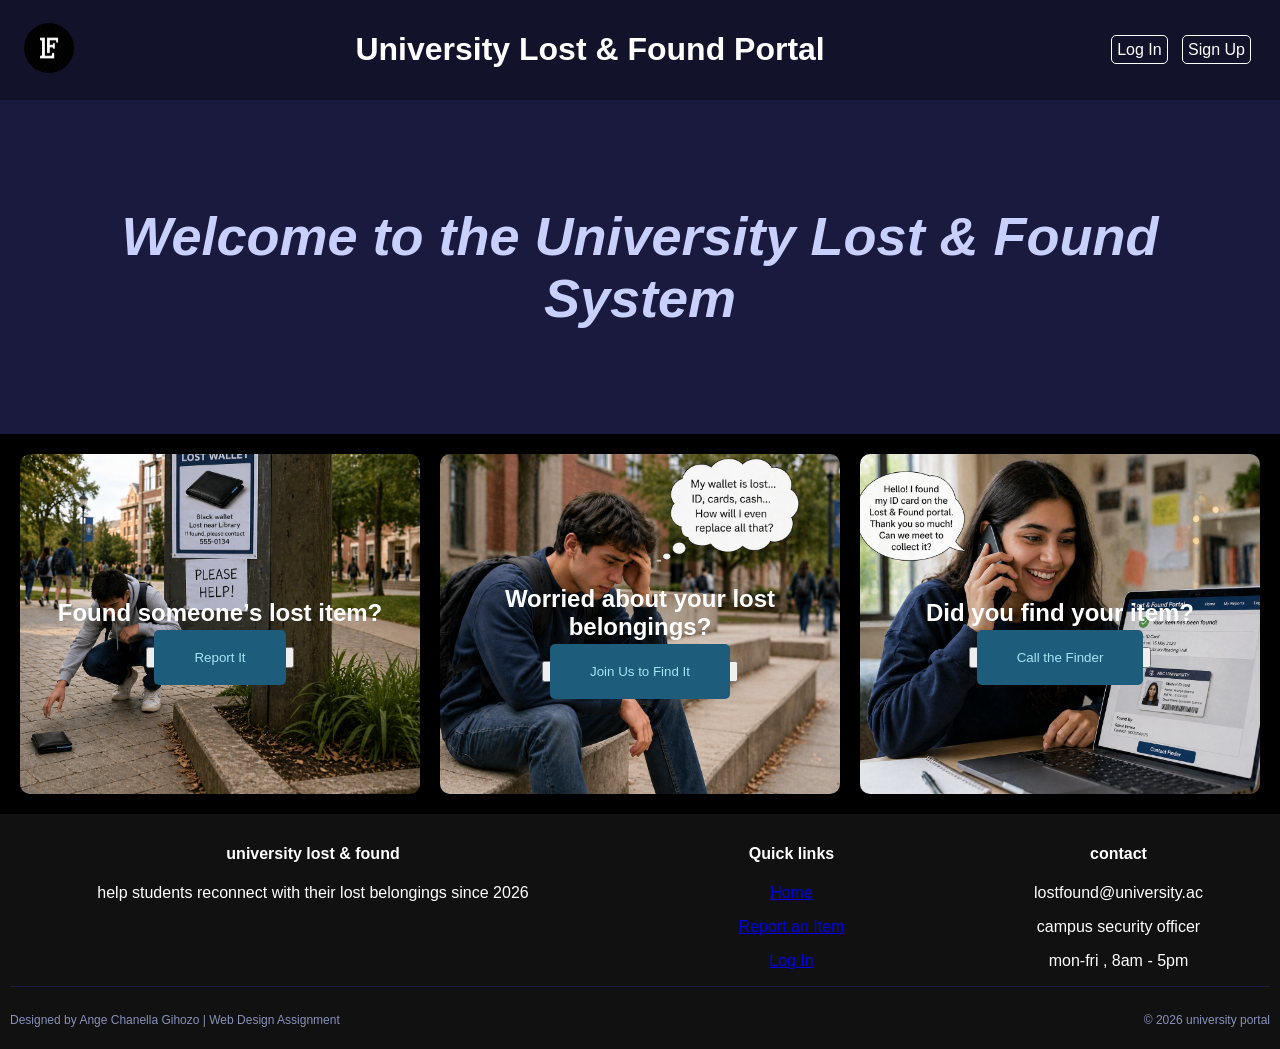
==== index.html @ c9591a99 "Add files via upload add lost and found project files" ====
<!DOCTYPE html>
<html lang="en">
<head>
    <meta charset="UTF-8">
    <meta name="viewport" content="width=device-width, initial-scale=1.0">
    <title>University Lost & Found Portal</title>
    <link rel="stylesheet" href="index.css">
</head>
<body>
    
    <header>
        <div class="logo"><img src="assests/logo.jpg" alt=" Logo"></div>
        <h1>University Lost & Found Portal</h1>
        <nav class="nav-bar">

            <ul>
                <li><a href="login.html">Log In</a></li>
                <li><a href="signup.html">Sign Up</a></li>
            </ul>
            
           
        </nav>
    </header>


    <section class="hero">
        <h1><i>Welcome to the University Lost & Found System</i></h1>
    </section>

    
    <section id="cards">
        <div id="card1" class="card">
            <h2>Found someone’s lost item?</h2>
            <button><a href="signup.html">Report It</a></button>
        </div>
        <div id="card2" class="card">
            <h2>Worried about your lost belongings?</h2>
            <button><a href="login.html">Join Us to Find It</a></button>
        </div>
        <div id="card3" class="card">
            <h2>Did you find your item?</h2>
            <button><a href="login.html">Call the Finder</a></button>
        </div>
    </section>

    <footer>
        
        <div class="footer-grid">
            <div class="footer-col">
                <h4>university lost & found</h4>
                <p>help students reconnect with their lost belongings since 2026</p>
            </div>
            <div class="footer-col">
                <h4>Quick links</h4>
                 <p><a href="index.html">Home</a></p>
                 <p><a href="signup.html">Report an Item</a></p>
                 <p><a href="login.html">Log In</a></p>
            </div>
            <div class="footer-col">
                <h4>contact</h4>
                <p>lostfound@university.ac</p>
                <p>campus security officer</p>
                <p>mon-fri , 8am - 5pm</p>
            </div>
        </div>
        <div class="footer-bottom">
           <p>Designed by Ange Chanella Gihozo | Web Design Assignment</p>
           <p>&copy; 2026 university portal </p>
        </div>
    </footer>
</body>
</html>
---- index.css ----
body {
    font-family: Arial, sans-serif;
    margin: 0;
    background-color: black;
    color: white;
}


header {
     background: #12122a;
    color: white;
    padding: 10px 24px;       
    min-height: 30px;         
    display: flex;
    align-items: center;
    justify-content: space-between;
}
.logo {
    position: relative;

}
.logo img {
    height: 50px;
    width: 50px;
    border-radius: 50%;
}
.nav-bar {
    justify-content: space-between;
    display: flex;
}

.nav-bar ul {
    list-style: none;
    margin: 0;
    padding: 0;
}

.nav-bar li {
    display: inline-block;
    padding: 5px;
}

.nav-bar a {
    text-decoration: none;
    color: white;
    padding: 5px;
    border: 1px solid white;
    border-radius: 5px;
    transition: 0.3s;
}

.nav-bar a:hover {
    background-color: white;
    color: black;
}

#filter {
    width: 200px;
    border:2px solid blueviolet ;
    border-radius:10px;
    background-color: antiquewhite;
    color:rgb(44, 44, 44);
    
}


.hero {
    text-align: center;
    padding: 60px 20px;
    background: #1a1a3e;       
    color: #c8d0ff;             
    font-size: 36px;

}


#cards {
    display: grid;
    grid-template-columns: repeat(auto-fit, minmax(250px, 1fr));
    gap: 20px;
    padding: 20px;
}

.card {
    height: 300px;
    border-radius: 10px;
    display: flex;
    flex-direction: column;
    justify-content: center;
    align-items: center;
    background-size: cover;
    background-position: center;
    position: relative;
    text-align: center;
    padding: 20px;
    transition: transform 0.3s;
}

.card:hover {
    transform: scale(1.05);
}

.card h2 {
    margin-bottom: 20px;
}

.card button a {
    text-decoration: none;
    color: #a8e4f8;
    background: #1d5c7a;
    padding: 20px 40px;
    border-radius: 5px;
    transition: 0.3s;
}

.card button a:hover {
    background: white;
    color: black;
}

#card1 { background-image: url('assests/lost.png'); }
#card2 { background-image: url('assests/worried.png'); }
#card3 { background-image: url('assests/found.png'); }

footer {
    background: #111;
    color: white;
    text-align: center;
    padding: 10px;
}




.form-container {
    max-width: 400px;
    margin: 80px auto;
    padding: 20px;
    background: #111;
    border-radius: 10px;
    color: white;
    text-align: center;
}

.form-container h2 {
    margin-bottom: 20px;
    color: #5bbde0;
}

.form-container form {
    display: flex;
    flex-direction: column;
}

.form-container label {
    text-align: left;
    margin: 10px 0 5px;
}

.form-container input {
    padding: 10px;
    margin-bottom: 15px;
    border: none;
    border-radius: 5px;
}

.form-container button {
    padding: 10px;
    background: #1d5c7a;
    border: none;
    border-radius: 5px;
    color: white;
    font-weight: bold;
    cursor: pointer;
    transition: 0.3s;
}

.form-container button:hover {
    background: white;
    color: black;
}
.footer-grid{
    display: grid;
    grid-template-columns: 2fr 1fr 1fr;
    gap:24px
}
.footer-bottom p {
    font-size: 12px;
    color: #8890bb; 
}
.footer-col a:hover{
    color: #c0c8f0;
}
.footer-bottom {
    border-top: 1px solid #1e1e40;
    padding-top:14px;
    display: flex;
    justify-content: space-between;
    align-items: center;
}
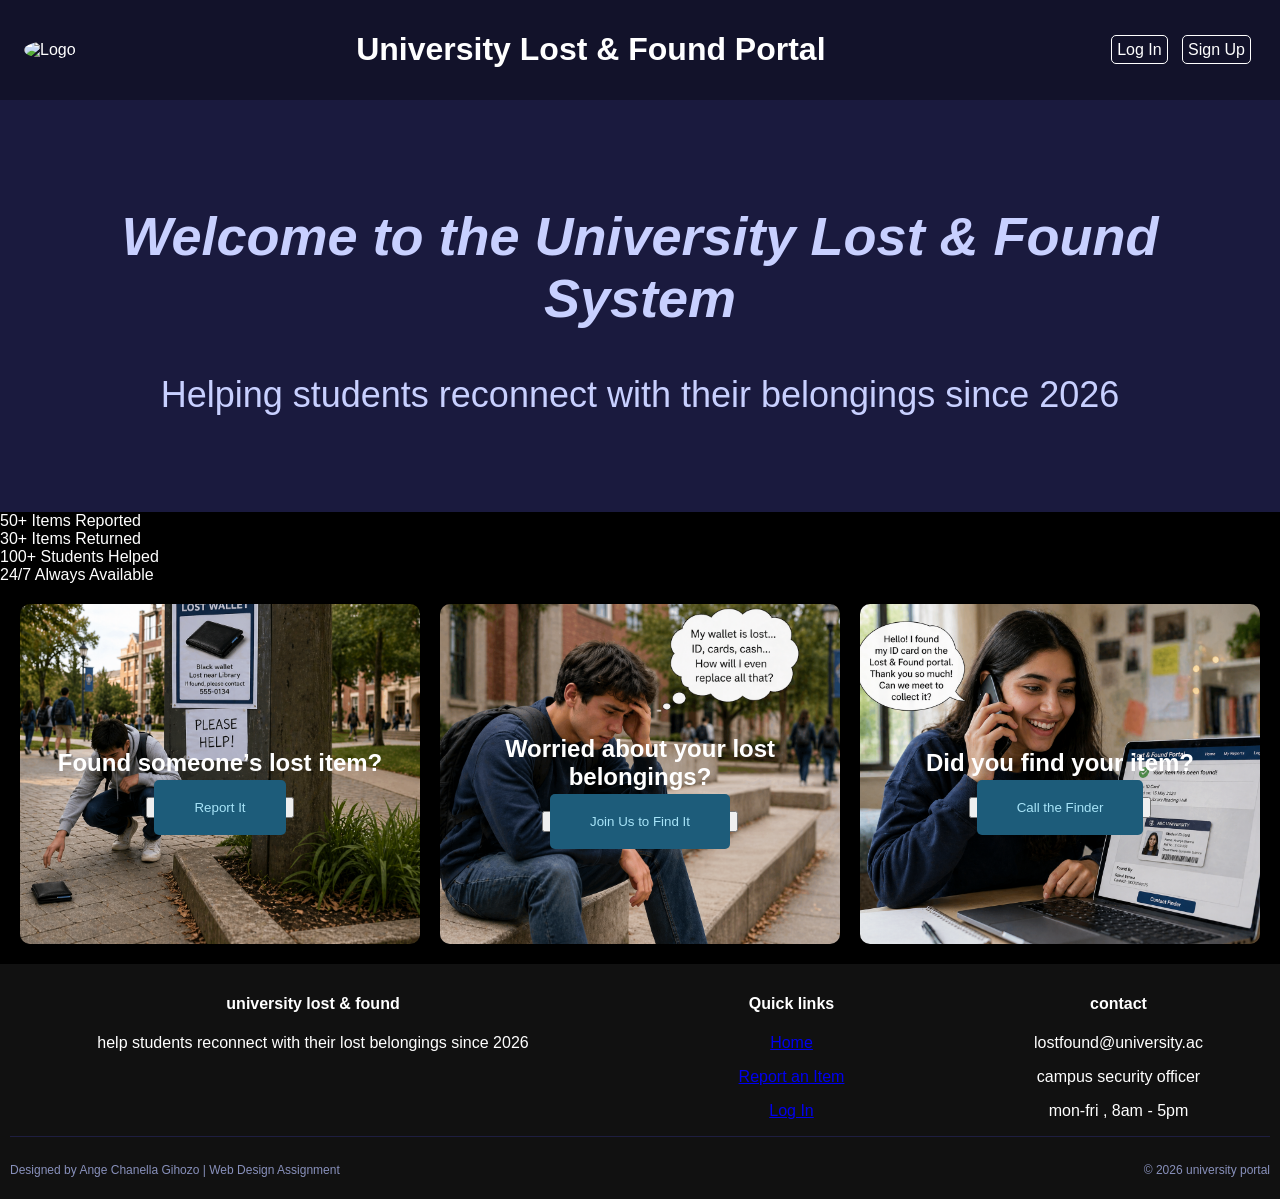
==== commit 0be07887: "Revise index.html Updated the logo image source and added a stats bar with reported items, returned " ====
--- a/index.html
+++ b/index.html
@@ -9,7 +9,7 @@
 <body>
     
     <header>
-        <div class="logo"><img src="assests/logo.jpg" alt=" Logo"></div>
+        <div class="logo"><img src="assets/lf logo.webp" alt=" Logo"></div>
         <h1>University Lost & Found Portal</h1>
         <nav class="nav-bar">
 
@@ -24,8 +24,28 @@
 
 
     <section class="hero">
-        <h1><i>Welcome to the University Lost & Found System</i></h1>
-    </section>
+    <h1><i>Welcome to the University Lost & Found System</i></h1>
+    <p class="hero-subtitle">Helping students reconnect with their belongings since 2026</p>
+</section>
+
+<div class="stats-bar">
+    <div class="stat">
+        <span class="stat-number">50+</span>
+        <span class="stat-label">Items Reported</span>
+    </div>
+    <div class="stat">
+        <span class="stat-number">30+</span>
+        <span class="stat-label">Items Returned</span>
+    </div>
+    <div class="stat">
+        <span class="stat-number">100+</span>
+        <span class="stat-label">Students Helped</span>
+    </div>
+    <div class="stat">
+        <span class="stat-number">24/7</span>
+        <span class="stat-label">Always Available</span>
+    </div>
+</div>
 
     
     <section id="cards">
@@ -70,3 +90,4 @@
     </footer>
 </body>
 </html>
+
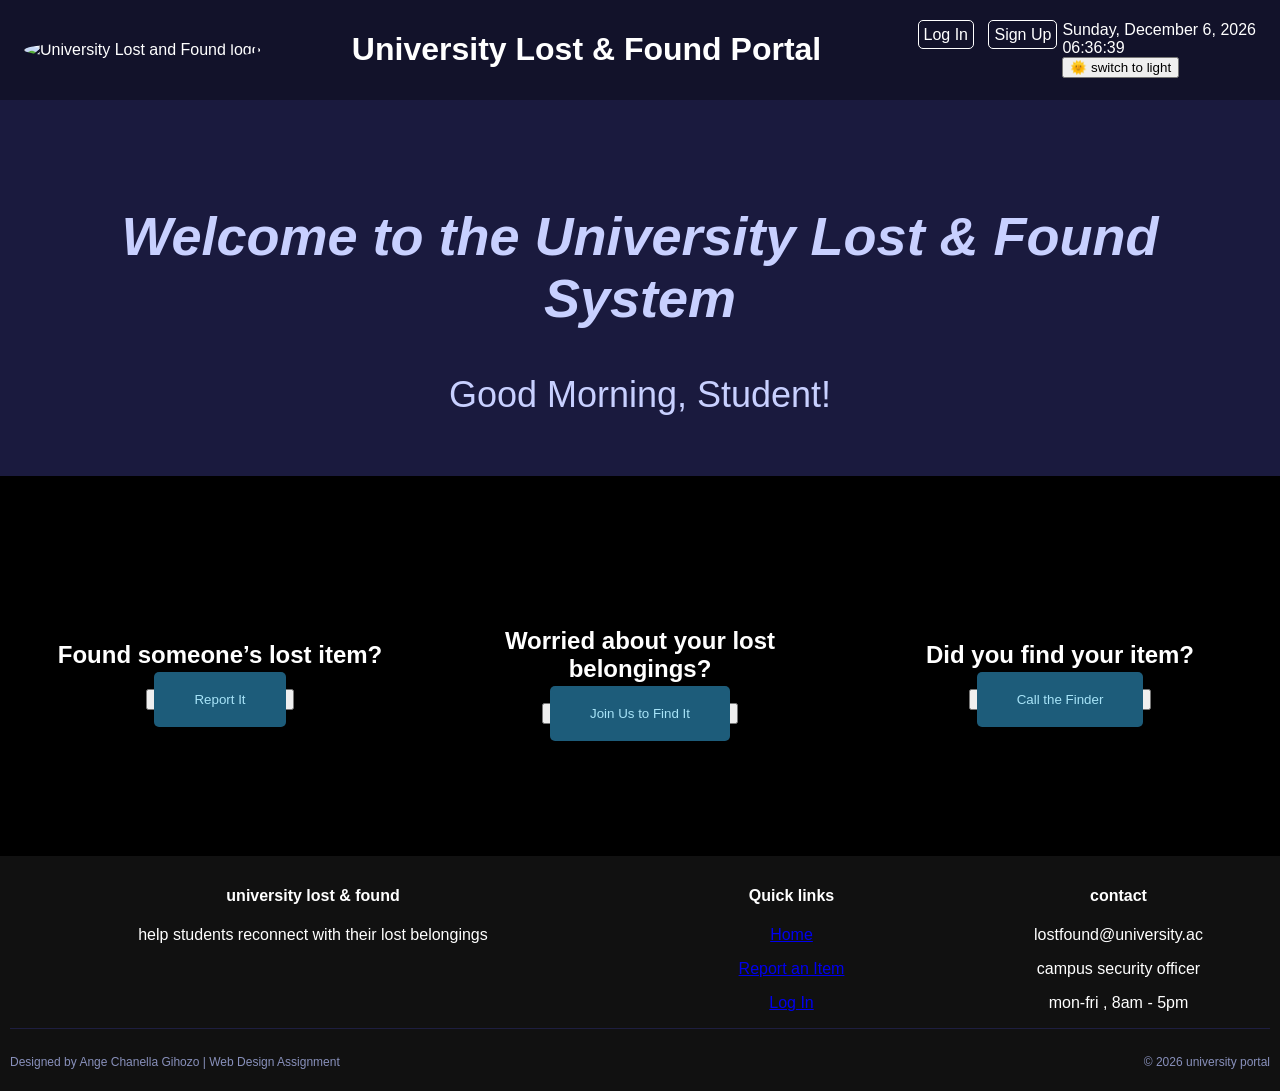
==== commit b8a48730: "added some interactive feature with javascript added live clock , date ,greeting message and light a" ====
--- a/index.html
+++ b/index.html
@@ -9,7 +9,7 @@
 <body>
     
     <header>
-        <div class="logo"><img src="assets/lf logo.webp" alt=" Logo"></div>
+        <div class="logo"><img src="assets/logo.webp" alt="University Lost and Found logo"></div>
         <h1>University Lost & Found Portal</h1>
         <nav class="nav-bar">
 
@@ -17,35 +17,19 @@
                 <li><a href="login.html">Log In</a></li>
                 <li><a href="signup.html">Sign Up</a></li>
             </ul>
-            
-           
+            <div class="nav-actions">
+                <div id="date"></div>
+                <div id="clock"></div>
+                <button id="theme-btn">🌞 switch to light</button>
+            </div>
         </nav>
     </header>
 
 
     <section class="hero">
-    <h1><i>Welcome to the University Lost & Found System</i></h1>
-    <p class="hero-subtitle">Helping students reconnect with their belongings since 2026</p>
-</section>
-
-<div class="stats-bar">
-    <div class="stat">
-        <span class="stat-number">50+</span>
-        <span class="stat-label">Items Reported</span>
-    </div>
-    <div class="stat">
-        <span class="stat-number">30+</span>
-        <span class="stat-label">Items Returned</span>
-    </div>
-    <div class="stat">
-        <span class="stat-number">100+</span>
-        <span class="stat-label">Students Helped</span>
-    </div>
-    <div class="stat">
-        <span class="stat-number">24/7</span>
-        <span class="stat-label">Always Available</span>
-    </div>
-</div>
+        <h1><i>Welcome to the University Lost & Found System</i></h1>
+        <div id="greeting" class="greeting"></div>
+    </section>
 
     
     <section id="cards">
@@ -68,7 +52,7 @@
         <div class="footer-grid">
             <div class="footer-col">
                 <h4>university lost & found</h4>
-                <p>help students reconnect with their lost belongings since 2026</p>
+                <p>help students reconnect with their lost belongings</p>
             </div>
             <div class="footer-col">
                 <h4>Quick links</h4>
@@ -88,6 +72,6 @@
            <p>&copy; 2026 university portal </p>
         </div>
     </footer>
+    <script src="javascript.js"></script>
 </body>
 </html>
-
--- a/index.css
+++ b/index.css
@@ -73,7 +73,40 @@
     font-size: 36px;
 
 }
-
+/* Hero subtitle */
+.hero-subtitle {
+    font-size: 16px;
+    color: #8890bb;
+    margin-top: 12px;
+}
+
+/* Stats bar */
+.stats-bar {
+    display: grid;
+    grid-template-columns: repeat(auto-fit, minmax(140px, 1fr));
+    background: #2e2e7a;
+    padding: 20px 40px;
+    text-align: center;
+    gap: 10px;
+}
+
+.stat {
+    display: flex;
+    flex-direction: column;
+    padding: 10px 0;
+}
+
+.stat-number {
+    font-size: 28px;
+    font-weight: bold;
+    color: #ffffff;
+}
+
+.stat-label {
+    font-size: 13px;
+    color: #c8d0ff;
+    margin-top: 4px;
+}
 
 #cards {
     display: grid;
@@ -119,9 +152,9 @@
     color: black;
 }
 
-#card1 { background-image: url('assests/lost.png'); }
-#card2 { background-image: url('assests/worried.png'); }
-#card3 { background-image: url('assests/found.png'); }
+#card1 { background-image: url('assets/lost.png'); }
+#card2 { background-image: url('assets/worried.png'); }
+#card3 { background-image: url('assets/found.png'); }
 
 footer {
     background: #111;
@@ -175,7 +208,47 @@
     cursor: pointer;
     transition: 0.3s;
 }
-
+/* Form banner (top section of the card) */
+.form-banner {
+    background: #1a1a4e;
+    margin: -36px -30px 24px -30px;
+    padding: 28px 24px 24px;
+    border-radius: 12px 12px 0 0;
+    text-align: center;
+    color: white;
+}
+
+.form-icon {
+    font-size: 32px;
+    margin-bottom: 10px;
+}
+
+.form-banner h2 {
+    color: #c8d0ff;
+    font-size: 22px;
+    margin-bottom: 6px;
+}
+
+.form-banner p {
+    color: #8890bb;
+    font-size: 13px;
+    margin: 0;
+}
+.forgot-password {
+    display: block;
+    text-align: right;
+    font-size: 13px;
+    color: #7eb8d4;
+    text-decoration: none;
+    margin-bottom: 14px;
+    margin-top: 6px;
+    transition: color 0.3s;
+}
+
+.forgot-password:hover {
+    color: white;
+    text-decoration: underline;
+}
 .form-container button:hover {
     background: white;
     color: black;
@@ -198,4 +271,4 @@
     display: flex;
     justify-content: space-between;
     align-items: center;
-}+}
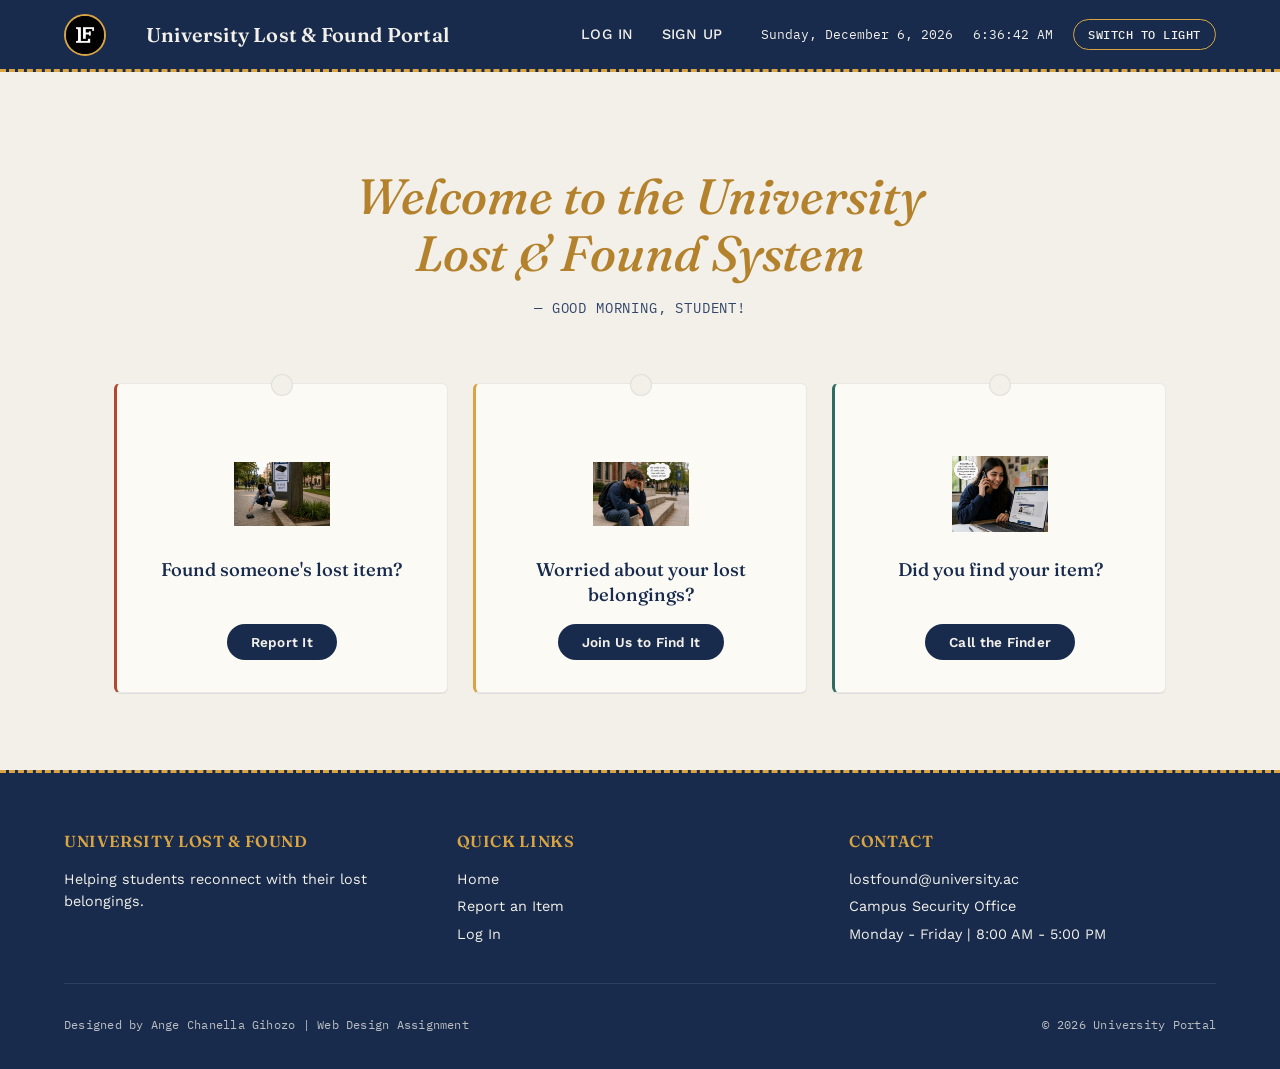
==== commit ce063c66: "Add files via upload" ====
--- a/index.html
+++ b/index.html
@@ -6,72 +6,125 @@
     <title>University Lost & Found Portal</title>
     <link rel="stylesheet" href="index.css">
 </head>
+
 <body>
-    
-    <header>
-        <div class="logo"><img src="assets/logo.webp" alt="University Lost and Found logo"></div>
-        <h1>University Lost & Found Portal</h1>
-        <nav class="nav-bar">
 
-            <ul>
-                <li><a href="login.html">Log In</a></li>
-                <li><a href="signup.html">Sign Up</a></li>
-            </ul>
-            <div class="nav-actions">
-                <div id="date"></div>
-                <div id="clock"></div>
-                <button id="theme-btn">🌞 switch to light</button>
-            </div>
-        </nav>
-    </header>
+<header>
 
+    <div class="logo">
+        <img src="assests/logo.jpg" alt="University Lost and Found Logo">
+    </div>
+
+    <h1>University Lost & Found Portal</h1>
+
+    <nav class="nav-bar">
+
+        <ul>
+            <li><a href="login.html">Log In</a></li>
+            <li><a href="signup.html">Sign Up</a></li>
+        </ul>
+
+        <div class="nav-actions">
+            <div id="date"></div>
+            <div id="clock"></div>
+            <button id="theme-btn">Switch to Light</button>
+        </div>
+
+    </nav>
+
+</header>
+
+<main>
 
     <section class="hero">
+
         <h1><i>Welcome to the University Lost & Found System</i></h1>
+
         <div id="greeting" class="greeting"></div>
+
     </section>
 
-    
     <section id="cards">
+
         <div id="card1" class="card">
-            <h2>Found someone’s lost item?</h2>
-            <button><a href="signup.html">Report It</a></button>
+
+            <img class="card-image" src="assests/lost.png" alt="Lost Item">
+
+            <h2>Found someone's lost item?</h2>
+
+            <button>
+                <a href="signup.html">Report It</a>
+            </button>
+
         </div>
+
         <div id="card2" class="card">
+
+            <img class="card-image" src="assests/worried.png" alt="Worried Person">
+
             <h2>Worried about your lost belongings?</h2>
-            <button><a href="login.html">Join Us to Find It</a></button>
+
+            <button>
+                <a href="login.html">Join Us to Find It</a>
+            </button>
+
         </div>
+
         <div id="card3" class="card">
+
+            <img class="card-image" src="assests/found.png" alt="Found Item">
+
             <h2>Did you find your item?</h2>
-            <button><a href="login.html">Call the Finder</a></button>
+
+            <button>
+                <a href="login.html">Call the Finder</a>
+            </button>
+
         </div>
+
     </section>
 
-    <footer>
-        
-        <div class="footer-grid">
-            <div class="footer-col">
-                <h4>university lost & found</h4>
-                <p>help students reconnect with their lost belongings</p>
-            </div>
-            <div class="footer-col">
-                <h4>Quick links</h4>
-                 <p><a href="index.html">Home</a></p>
-                 <p><a href="signup.html">Report an Item</a></p>
-                 <p><a href="login.html">Log In</a></p>
-            </div>
-            <div class="footer-col">
-                <h4>contact</h4>
-                <p>lostfound@university.ac</p>
-                <p>campus security officer</p>
-                <p>mon-fri , 8am - 5pm</p>
-            </div>
+</main>
+
+<footer>
+
+    <div class="footer-grid">
+
+        <div class="footer-col">
+            <h4>University Lost & Found</h4>
+            <p>Helping students reconnect with their lost belongings.</p>
         </div>
-        <div class="footer-bottom">
-           <p>Designed by Ange Chanella Gihozo | Web Design Assignment</p>
-           <p>&copy; 2026 university portal </p>
+
+        <div class="footer-col">
+            <h4>Quick Links</h4>
+
+            <p><a href="index.html">Home</a></p>
+            <p><a href="signup.html">Report an Item</a></p>
+            <p><a href="login.html">Log In</a></p>
         </div>
-    </footer>
-    <script src="javascript.js"></script>
+
+        <div class="footer-col">
+            <h4>Contact</h4>
+
+            <p>lostfound@university.ac</p>
+            <p>Campus Security Office</p>
+            <p>Monday - Friday | 8:00 AM - 5:00 PM</p>
+
+        </div>
+
+    </div>
+
+    <div class="footer-bottom">
+
+        <p>Designed by Ange Chanella Gihozo | Web Design Assignment</p>
+
+        <p>&copy; 2026 University Portal</p>
+
+    </div>
+
+</footer>
+
+<script src="javascript.js"></script>
+
 </body>
-</html>
+</html>
--- a/index.css
+++ b/index.css
@@ -1,274 +1,745 @@
+/* =========================================================
+   University Lost & Found Portal — index.css
+   Design concept: the physical claim ticket you get handed
+   at a real lost & found desk — dashed stitch-lines, a
+   punched notch, a torn stub — rendered as the UI language.
+   ========================================================= */
+
+@import url('https://fonts.googleapis.com/css2?family=Fraunces:opsz,wght@9..144,400;9..144,500;9..144,600;9..144,700&family=Work+Sans:wght@400;500;600&family=IBM+Plex+Mono:wght@500&display=swap');
+
+:root {
+  /* -- Palette -------------------------------------------- */
+  --ink:        #182B4D;   /* deep desk-ledger navy */
+  --ink-soft:   #33456B;
+  --paper:      #F2F0E8;   /* ledger paper */
+  --paper-raised: #FBFAF5;
+  --gold:       #D9A441;   /* brass tag / claim-stub gold */
+  --gold-dark:  #B4822C;
+  --rust:       #B4482E;   /* "lost" stamp red-rust */
+  --teal:       #2E6B62;   /* "found" stamp teal */
+  --line:       #C9C3B2;   /* dashed stitch line */
+  --ink-10: rgba(24,43,77,0.08);
+
+  /* -- Type ------------------------------------------------ */
+  --font-display: "Fraunces", Georgia, serif;
+  --font-body: "Work Sans", -apple-system, sans-serif;
+  --font-mono: "IBM Plex Mono", monospace;
+
+  /* -- Rhythm ----------------------------------------------- */
+  --radius: 6px;
+  --gap: clamp(1.25rem, 2vw, 2rem);
+  --edge: clamp(1.25rem, 5vw, 4rem);
+}
+
+/* Light theme override, toggled by #theme-btn via JS adding
+   .light-theme to <body> */
+body.light-theme {
+  --ink:        #F2F0E8;
+  --ink-soft:   #DAD5C5;
+  --paper:      #182B4D;
+  --paper-raised: #22355C;
+  --line:       #46557A;
+  --ink-10: rgba(242,240,232,0.08);
+}
+
+* { box-sizing: border-box; }
+
+html { scroll-behavior: smooth; }
 
 body {
-    font-family: Arial, sans-serif;
-    margin: 0;
-    background-color: black;
-    color: white;
-}
-
-
+  margin: 0;
+  background: var(--paper);
+  color: var(--ink);
+  font-family: var(--font-body);
+  font-size: 16px;
+  line-height: 1.55;
+  transition: background 0.35s ease, color 0.35s ease;
+}
+
+img { max-width: 100%; display: block; }
+
+a { color: inherit; text-decoration: none; }
+
+button {
+  font-family: inherit;
+  cursor: pointer;
+}
+
+/* ---------------------------------------------------------
+   HEADER
+   --------------------------------------------------------- */
 header {
-     background: #12122a;
-    color: white;
-    padding: 10px 24px;       
-    min-height: 30px;         
-    display: flex;
-    align-items: center;
-    justify-content: space-between;
-}
+  position: sticky;
+  top: 0;
+  z-index: 50;
+  display: flex;
+  align-items: center;
+  justify-content: space-between;
+  gap: var(--gap);
+  padding: 0.85rem var(--edge);
+  background: var(--ink);
+  color: var(--paper);
+  border-bottom: 3px dashed var(--gold);
+}
+
 .logo {
-    position: relative;
-
-}
+  display: flex;
+  align-items: center;
+}
+
 .logo img {
-    height: 50px;
-    width: 50px;
-    border-radius: 50%;
-}
+  height: 42px;
+  width: 42px;
+  border-radius: 50%;
+  border: 2px solid var(--gold);
+  object-fit: cover;
+}
+
+header h1 {
+  font-family: var(--font-display);
+  font-weight: 600;
+  font-size: 1.25rem;
+  letter-spacing: 0.01em;
+  margin: 0;
+  margin-right: auto;
+  margin-left: 0.9rem;
+  white-space: nowrap;
+}
+
 .nav-bar {
-    justify-content: space-between;
-    display: flex;
-}
-
-.nav-bar ul {
-    list-style: none;
-    margin: 0;
-    padding: 0;
-}
-
-.nav-bar li {
-    display: inline-block;
-    padding: 5px;
-}
-
-.nav-bar a {
-    text-decoration: none;
-    color: white;
-    padding: 5px;
-    border: 1px solid white;
-    border-radius: 5px;
-    transition: 0.3s;
-}
-
-.nav-bar a:hover {
-    background-color: white;
-    color: black;
-}
-
-#filter {
-    width: 200px;
-    border:2px solid blueviolet ;
-    border-radius:10px;
-    background-color: antiquewhite;
-    color:rgb(44, 44, 44);
-    
-}
-
-
+  display: flex;
+  align-items: center;
+  gap: clamp(1rem, 3vw, 2.5rem);
+  flex-wrap: wrap;
+  justify-content: flex-end;
+  flex: 1;
+}
+
+.nav-bar > ul {
+  list-style: none;
+  display: flex;
+  gap: 1.75rem;
+  margin: 0;
+  padding: 0;
+}
+
+.nav-bar > ul li a {
+  font-size: 0.9rem;
+  font-weight: 500;
+  letter-spacing: 0.03em;
+  text-transform: uppercase;
+  padding-bottom: 4px;
+  border-bottom: 2px solid transparent;
+  transition: border-color 0.2s ease, color 0.2s ease;
+}
+
+.nav-bar > ul li a:hover,
+.nav-bar > ul li a:focus-visible {
+  border-color: var(--gold);
+}
+
+.nav-actions {
+  display: flex;
+  align-items: center;
+  gap: 1.25rem;
+  font-family: var(--font-mono);
+  font-size: 0.8rem;
+}
+
+#theme-btn {
+  background: transparent;
+  border: 1px solid var(--gold);
+  color: inherit;
+  padding: 0.45rem 0.9rem;
+  border-radius: 999px;
+  font-size: 0.75rem;
+  font-weight: 500;
+  letter-spacing: 0.04em;
+  text-transform: uppercase;
+  transition: background 0.2s ease, color 0.2s ease;
+}
+
+#theme-btn:hover,
+#theme-btn:focus-visible {
+  background: var(--gold);
+  color: var(--ink);
+}
+
+/* ---------------------------------------------------------
+   HERO
+   --------------------------------------------------------- */
 .hero {
-    text-align: center;
-    padding: 60px 20px;
-    background: #1a1a3e;       
-    color: #c8d0ff;             
-    font-size: 36px;
-
-}
-/* Hero subtitle */
-.hero-subtitle {
-    font-size: 16px;
-    color: #8890bb;
-    margin-top: 12px;
-}
-
-/* Stats bar */
-.stats-bar {
-    display: grid;
-    grid-template-columns: repeat(auto-fit, minmax(140px, 1fr));
-    background: #2e2e7a;
-    padding: 20px 40px;
-    text-align: center;
-    gap: 10px;
-}
-
-.stat {
-    display: flex;
-    flex-direction: column;
-    padding: 10px 0;
-}
-
-.stat-number {
-    font-size: 28px;
-    font-weight: bold;
-    color: #ffffff;
-}
-
-.stat-label {
-    font-size: 13px;
-    color: #c8d0ff;
-    margin-top: 4px;
-}
-
+  position: relative;
+  text-align: center;
+  padding: clamp(3.5rem, 8vw, 6rem) var(--edge) clamp(2.5rem, 6vw, 4rem);
+  overflow: hidden;
+}
+
+.hero h1 {
+  font-family: var(--font-display);
+  font-weight: 500;
+  font-style: normal;
+  font-size: clamp(1.9rem, 4.4vw, 3.1rem);
+  line-height: 1.15;
+  max-width: 18ch;
+  margin: 0 auto 1rem;
+}
+
+.hero h1 i {
+  font-style: italic;
+  color: var(--gold-dark);
+}
+
+.greeting {
+  font-family: var(--font-mono);
+  font-size: 0.85rem;
+  letter-spacing: 0.06em;
+  text-transform: uppercase;
+  color: var(--ink-soft);
+}
+
+.greeting:not(:empty)::before { content: "— "; }
+
+/* ---------------------------------------------------------
+   CARDS  — claim-ticket stubs
+   --------------------------------------------------------- */
 #cards {
-    display: grid;
-    grid-template-columns: repeat(auto-fit, minmax(250px, 1fr));
-    gap: 20px;
-    padding: 20px;
+  display: grid;
+  grid-template-columns: repeat(3, 1fr);
+  gap: var(--gap);
+  padding: 0 var(--edge) clamp(3rem, 6vw, 5rem);
+  max-width: 1180px;
+  margin: 0 auto;
 }
 
 .card {
-    height: 300px;
-    border-radius: 10px;
-    display: flex;
-    flex-direction: column;
-    justify-content: center;
-    align-items: center;
-    background-size: cover;
-    background-position: center;
-    position: relative;
-    text-align: center;
-    padding: 20px;
-    transition: transform 0.3s;
-}
-
-.card:hover {
-    transform: scale(1.05);
+  position: relative;
+  background: var(--paper-raised);
+  border: 1px solid var(--ink-10);
+  border-radius: var(--radius);
+  padding: 2.25rem 1.75rem 2rem;
+  text-align: center;
+  display: flex;
+  flex-direction: column;
+  align-items: center;
+  gap: 1rem;
+  box-shadow: 0 1px 0 var(--ink-10);
+  transition: transform 0.25s ease, box-shadow 0.25s ease;
+}
+
+/* the punched notch at the top, like a tag on a string */
+.card::before {
+  content: "";
+  position: absolute;
+  top: -10px;
+  left: 50%;
+  transform: translateX(-50%);
+  width: 20px;
+  height: 20px;
+  background: var(--paper);
+  border: 1px solid var(--ink-10);
+  border-radius: 50%;
+}
+
+/* the perforated tear-line separating "stub" from "ticket" */
+.card::after {
+  content: "";
+  position: absolute;
+  left: 1.25rem;
+  right: 1.25rem;
+  top: 4.6rem;
+  height: 0;
+  border-top: 0;
+}
+
+.card:hover,
+.card:focus-within {
+  transform: translateY(-6px) rotate(var(--tilt, 0deg));
+  box-shadow: 0 14px 28px -12px var(--ink-10), 0 1px 0 var(--ink-10);
+}
+
+#card1 { --tilt: -1.1deg; }
+#card2 { --tilt: 0deg; }
+#card3 { --tilt: 1.1deg; }
+
+.card-image {
+  width: 96px;
+  height: 96px;
+  object-fit: contain;
+  margin-top: 1.6rem;
 }
 
 .card h2 {
-    margin-bottom: 20px;
+  font-family: var(--font-display);
+  font-weight: 500;
+  font-size: 1.15rem;
+  line-height: 1.35;
+  margin: 0;
+  max-width: 22ch;
+}
+
+.card button {
+  margin-top: auto;
+  background: none;
+  border: none;
+  padding: 0;
 }
 
 .card button a {
-    text-decoration: none;
-    color: #a8e4f8;
-    background: #1d5c7a;
-    padding: 20px 40px;
-    border-radius: 5px;
-    transition: 0.3s;
-}
-
-.card button a:hover {
-    background: white;
-    color: black;
-}
-
-#card1 { background-image: url('assets/lost.png'); }
-#card2 { background-image: url('assets/worried.png'); }
-#card3 { background-image: url('assets/found.png'); }
-
+  display: inline-block;
+  padding: 0.65rem 1.5rem;
+  border-radius: 999px;
+  background: var(--ink);
+  color: var(--paper);
+  font-size: 0.85rem;
+  font-weight: 600;
+  letter-spacing: 0.02em;
+  transition: background 0.2s ease, transform 0.15s ease;
+}
+
+body.light-theme .card button a {
+  background: var(--gold);
+  color: var(--ink);
+}
+
+.card button a:hover,
+.card button a:focus-visible {
+  background: var(--gold-dark);
+  color: var(--paper-raised);
+  transform: translateY(-1px);
+}
+
+/* tag identity per card, via a small corner stamp */
+#card1 { border-left: 3px solid var(--rust); }
+#card2 { border-left: 3px solid var(--gold); }
+#card3 { border-left: 3px solid var(--teal); }
+
+/* ---------------------------------------------------------
+   FOOTER
+   --------------------------------------------------------- */
 footer {
-    background: #111;
-    color: white;
-    text-align: center;
-    padding: 10px;
-}
-
-
-
-
-.form-container {
-    max-width: 400px;
-    margin: 80px auto;
-    padding: 20px;
-    background: #111;
-    border-radius: 10px;
-    color: white;
-    text-align: center;
-}
-
-.form-container h2 {
-    margin-bottom: 20px;
-    color: #5bbde0;
-}
-
-.form-container form {
-    display: flex;
-    flex-direction: column;
-}
-
-.form-container label {
-    text-align: left;
-    margin: 10px 0 5px;
-}
-
-.form-container input {
-    padding: 10px;
-    margin-bottom: 15px;
-    border: none;
-    border-radius: 5px;
-}
-
-.form-container button {
-    padding: 10px;
-    background: #1d5c7a;
-    border: none;
-    border-radius: 5px;
-    color: white;
-    font-weight: bold;
-    cursor: pointer;
-    transition: 0.3s;
-}
-/* Form banner (top section of the card) */
-.form-banner {
-    background: #1a1a4e;
-    margin: -36px -30px 24px -30px;
-    padding: 28px 24px 24px;
-    border-radius: 12px 12px 0 0;
-    text-align: center;
-    color: white;
-}
-
-.form-icon {
-    font-size: 32px;
-    margin-bottom: 10px;
-}
-
-.form-banner h2 {
-    color: #c8d0ff;
-    font-size: 22px;
-    margin-bottom: 6px;
-}
-
-.form-banner p {
-    color: #8890bb;
-    font-size: 13px;
-    margin: 0;
-}
+  background: var(--ink);
+  color: var(--paper);
+  border-top: 3px dashed var(--gold);
+  padding: clamp(2.5rem, 5vw, 3.5rem) var(--edge) 1.5rem;
+}
+
+.footer-grid {
+  display: grid;
+  grid-template-columns: repeat(3, 1fr);
+  gap: var(--gap);
+  max-width: 1180px;
+  margin: 0 auto;
+  padding-bottom: 2rem;
+}
+
+.footer-col h4 {
+  font-family: var(--font-display);
+  font-weight: 600;
+  font-size: 1rem;
+  color: var(--gold);
+  margin: 0 0 0.85rem;
+  text-transform: uppercase;
+  letter-spacing: 0.04em;
+}
+
+.footer-col p {
+  margin: 0.35rem 0;
+  font-size: 0.9rem;
+  color: var(--ink-);
+}
+
+.footer-col a {
+  transition: color 0.2s ease;
+}
+
+.footer-col a:hover,
+.footer-col a:focus-visible {
+  color: var(--gold);
+}
+
+.footer-bottom {
+  max-width: 1180px;
+  margin: 0 auto;
+  padding-top: 1.25rem;
+  border-top: 1px solid var(--ink-soft);
+  display: flex;
+  flex-wrap: wrap;
+  justify-content: space-between;
+  gap: 0.5rem;
+  font-family: var(--font-mono);
+  font-size: 0.72rem;
+  letter-spacing: 0.02em;
+  opacity: 0.75;
+}
+
+/* ---------------------------------------------------------
+   FORM PAGES
+   --------------------------------------------------------- */
+.form-page {
+  max-width: 960px;
+  margin: 0 auto;
+  padding: clamp(1.5rem, 4vw, 2.5rem) var(--edge) clamp(3rem, 7vw, 4.5rem);
+}
+
+.form-hero {
+  background: linear-gradient(135deg, rgba(217, 164, 65, 0.18), rgba(24, 43, 77, 0.05));
+  border: 1px solid var(--ink-10);
+  border-radius: 22px 22px 0 0;
+  padding: clamp(1.35rem, 3vw, 1.9rem) clamp(1.2rem, 3vw, 1.7rem);
+  display: flex;
+  flex-direction: column;
+  gap: 0.55rem;
+}
+
+.form-badge,
+.step-pill {
+  display: inline-flex;
+  align-self: flex-start;
+  align-items: center;
+  gap: 0.4rem;
+  padding: 0.4rem 0.75rem;
+  border-radius: 999px;
+  background: var(--ink);
+  color: var(--paper);
+  font-family: var(--font-mono);
+  font-size: 0.75rem;
+  font-weight: 600;
+  letter-spacing: 0.04em;
+  text-transform: uppercase;
+}
+
+body.light-theme .form-badge,
+body.light-theme .step-pill {
+  background: var(--gold);
+  color: var(--ink);
+}
+
+.form-hero h2 {
+  margin: 0;
+  font-family: var(--font-display);
+  font-size: clamp(1.45rem, 2.8vw, 2rem);
+  line-height: 1.2;
+}
+
+.form-hero p {
+  margin: 0;
+  max-width: 64ch;
+  color: var(--ink-soft);
+}
+
+body.light-theme .form-hero p { color: var(--ink); opacity: 0.82; }
+
+.login-page {
+  min-height: calc(100vh - 88px);
+  display: flex;
+  align-items: center;
+  justify-content: center;
+  padding: clamp(2rem, 5vw, 3rem) var(--edge);
+  background: linear-gradient(180deg, #f8f6f1 0%, #f1ece4 100%);
+}
+
+.login-panel {
+  width: min(520px, 100%);
+  background: var(--paper-raised);
+  border: 1px solid var(--ink-10);
+  border-radius: 28px;
+  box-shadow: 0 24px 48px rgba(24, 43, 77, 0.12);
+  padding: clamp(2rem, 3vw, 2.5rem);
+}
+
+.login-intro {
+  text-align: center;
+  margin-bottom: 1.75rem;
+}
+
+.login-intro .back-link {
+  display: inline-block;
+  margin-bottom: 1rem;
+  font-family: var(--font-mono);
+  font-size: 0.82rem;
+  letter-spacing: 0.08em;
+  text-transform: uppercase;
+  color: var(--ink-soft);
+}
+
+.login-intro h2 {
+  margin: 0;
+  font-family: var(--font-display);
+  font-size: clamp(2rem, 3vw, 2.5rem);
+  line-height: 1.05;
+}
+
+.login-intro p {
+  margin: 1rem auto 0;
+  max-width: 38ch;
+  color: var(--ink-soft);
+}
+
+.login-form {
+  display: grid;
+  gap: 1.15rem;
+}
+
+.login-form label {
+  font-weight: 700;
+  color: var(--ink-soft);
+}
+
+.login-form input {
+  width: 100%;
+  border: 1px solid var(--line);
+  border-radius: 14px;
+  padding: 0.95rem 1rem;
+  background: var(--paper);
+  color: var(--ink);
+  font: inherit;
+  transition: border-color 0.2s ease, box-shadow 0.2s ease;
+}
+
+.login-form input:focus {
+  outline: none;
+  border-color: var(--gold);
+  box-shadow: 0 0 0 4px rgba(217, 164, 65, 0.15);
+}
+
+.login-form button {
+  width: 100%;
+  padding: 0.95rem 1rem;
+  border: none;
+  border-radius: 999px;
+  background: var(--ink);
+  color: var(--paper);
+  font-weight: 700;
+  font-size: 1rem;
+  transition: transform 0.2s ease, box-shadow 0.2s ease;
+}
+
+.login-form button:hover,
+.login-form button:focus-visible {
+  transform: translateY(-1px);
+  box-shadow: 0 10px 18px rgba(24, 43, 77, 0.18);
+}
+
 .forgot-password {
-    display: block;
-    text-align: right;
-    font-size: 13px;
-    color: #7eb8d4;
-    text-decoration: none;
-    margin-bottom: 14px;
-    margin-top: 6px;
-    transition: color 0.3s;
-}
-
-.forgot-password:hover {
-    color: white;
-    text-decoration: underline;
-}
-.form-container button:hover {
-    background: white;
-    color: black;
-}
-.footer-grid{
-    display: grid;
-    grid-template-columns: 2fr 1fr 1fr;
-    gap:24px
-}
-.footer-bottom p {
-    font-size: 12px;
-    color: #8890bb; 
-}
-.footer-col a:hover{
-    color: #c0c8f0;
-}
-.footer-bottom {
-    border-top: 1px solid #1e1e40;
-    padding-top:14px;
-    display: flex;
-    justify-content: space-between;
-    align-items: center;
-}
+  display: inline-flex;
+  align-items: center;
+  justify-content: center;
+  width: 100%;
+  padding: 0.85rem 1rem;
+  margin-top: 0.5rem;
+  border-radius: 999px;
+  background: rgba(24, 43, 77, 0.06);
+  color: var(--ink);
+  font-size: 0.95rem;
+  text-decoration: none;
+  font-weight: 700;
+  transition: background 0.2s ease, color 0.2s ease;
+}
+
+.forgot-password:hover,
+.forgot-password:focus-visible {
+  background: rgba(24, 43, 77, 0.12);
+  color: var(--ink);
+}
+
+.signup-text {
+  margin-top: 1rem;
+  text-align: center;
+  color: var(--ink-soft);
+  font-size: 0.95rem;
+}
+
+.signup-text a {
+  color: var(--ink);
+  font-weight: 700;
+}
+
+body.light-theme .login-panel {
+  background: #1e2c4a;
+}
+
+body.light-theme .login-form input {
+  background: #22355c;
+  border-color: rgba(242,240,232,0.15);
+  color: #f2f0e8;
+}
+
+body.light-theme .login-form button {
+  background: var(--gold);
+  color: var(--ink);
+}
+
+body.light-theme .login-intro p,
+body.light-theme .forgot-password,
+body.light-theme .signup-text {
+  color: rgba(242,240,232,0.8);
+}
+
+.form-card {
+  background: var(--paper-raised);
+  border: 1px solid var(--ink-10);
+  border-top: 0;
+  border-radius: 0 0 22px 22px;
+  padding: clamp(1.2rem, 3vw, 1.75rem);
+  box-shadow: 0 16px 34px -24px rgba(24, 43, 77, 0.35);
+}
+
+.form-card-header {
+  display: flex;
+  align-items: center;
+  justify-content: space-between;
+  gap: 1rem;
+  margin-bottom: 1.35rem;
+  padding-bottom: 0.85rem;
+  border-bottom: 1px dashed var(--line);
+}
+
+.form-card-header h3 {
+  margin: 0 0 0.25rem;
+  font-family: var(--font-display);
+  font-size: 1.15rem;
+}
+
+.form-card-header p {
+  margin: 0;
+  color: var(--ink-soft);
+  font-size: 0.92rem;
+}
+
+.required {
+  color: var(--rust);
+  font-weight: 700;
+}
+
+.styled-form {
+  display: grid;
+  gap: 1rem;
+}
+
+.form-grid {
+  display: grid;
+  grid-template-columns: repeat(2, minmax(0, 1fr));
+  gap: 1rem;
+}
+
+.field {
+  display: flex;
+  flex-direction: column;
+  gap: 0.45rem;
+}
+
+.field-wide {
+  grid-column: 1 / -1;
+}
+
+.styled-form label {
+  font-weight: 600;
+  font-size: 0.95rem;
+  color: var(--ink-soft);
+}
+
+.styled-form input,
+.styled-form select,
+.styled-form textarea {
+  width: 100%;
+  border: 1px solid var(--line);
+  border-radius: 12px;
+  padding: 0.8rem 0.95rem;
+  background: var(--paper);
+  color: var(--ink);
+  font: inherit;
+  transition: border-color 0.2s ease, box-shadow 0.2s ease, transform 0.2s ease;
+}
+
+.styled-form textarea {
+  min-height: 120px;
+  resize: vertical;
+}
+
+.styled-form input::placeholder,
+.styled-form textarea::placeholder {
+  color: var(--ink-soft);
+  opacity: 0.75;
+}
+
+.styled-form input:focus,
+.styled-form select:focus,
+.styled-form textarea:focus {
+  outline: none;
+  border-color: var(--gold);
+  box-shadow: 0 0 0 4px rgba(217, 164, 65, 0.16);
+  transform: translateY(-1px);
+}
+
+.field-help {
+  margin: -0.2rem 0 0;
+  color: var(--ink-soft);
+  font-size: 0.86rem;
+}
+
+.styled-form button {
+  justify-self: start;
+  border: 0;
+  border-radius: 999px;
+  padding: 0.8rem 1.35rem;
+  background: linear-gradient(135deg, var(--ink), var(--ink-soft));
+  color: var(--paper);
+  font-weight: 700;
+  letter-spacing: 0.02em;
+  transition: transform 0.2s ease, box-shadow 0.2s ease;
+  box-shadow: 0 8px 20px -12px rgba(24, 43, 77, 0.45);
+}
+
+.styled-form button:hover,
+.styled-form button:focus-visible {
+  transform: translateY(-2px);
+  box-shadow: 0 12px 24px -14px rgba(24, 43, 77, 0.45);
+}
+
+body.light-theme .styled-form button {
+  background: linear-gradient(135deg, var(--gold), var(--gold-dark));
+  color: var(--ink);
+}
+
+/* ---------------------------------------------------------
+   FOCUS / MOTION
+   --------------------------------------------------------- */
+a:focus-visible,
+button:focus-visible {
+  outline: 2px solid var(--gold);
+  outline-offset: 3px;
+}
+
+@media (prefers-reduced-motion: reduce) {
+  * { transition: none !important; scroll-behavior: auto !important; }
+}
+
+/* ---------------------------------------------------------
+   RESPONSIVE
+   --------------------------------------------------------- */
+@media (max-width: 900px) {
+  #cards { grid-template-columns: 1fr; max-width: 480px; }
+  .footer-grid { grid-template-columns: 1fr; gap: 1.75rem; }
+}
+
+@media (max-width: 720px) {
+  header {
+    flex-wrap: wrap;
+    row-gap: 0.75rem;
+  }
+  header h1 {
+    order: 3;
+    flex-basis: 100%;
+    margin: 0.25rem 0 0;
+    font-size: 1.05rem;
+  }
+  .nav-bar {
+    justify-content: flex-end;
+  }
+  .nav-bar > ul { gap: 1rem; }
+}
+
+@media (max-width: 480px) {
+  .nav-actions #date { display: none; }
+}
